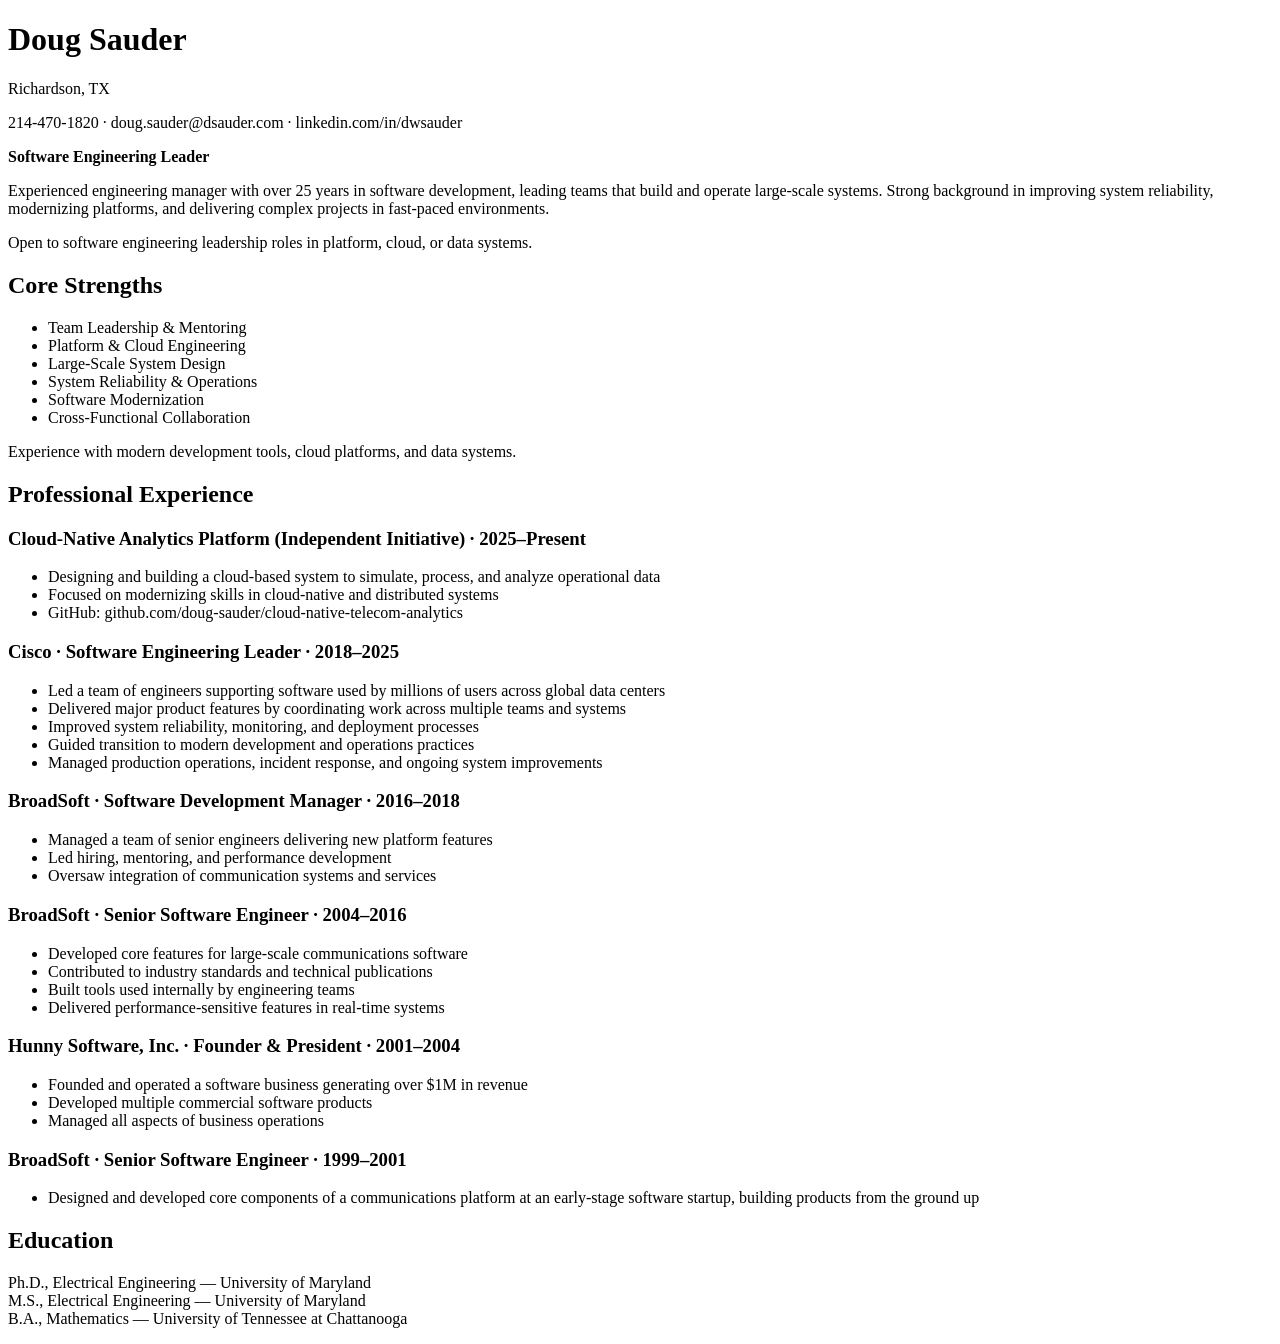
==== docs/index.html @ da1382fd "Rename index.html to docs/index.html" ====
<!DOCTYPE html>
<html xmlns="http://www.w3.org/1999/xhtml" lang="" xml:lang="">
<head>
  <meta charset="utf-8" />
  <meta name="generator" content="pandoc" />
  <meta name="viewport" content="width=device-width, initial-scale=1.0, user-scalable=yes" />
  <title>Doug Sauder</title>
  <style>
    code{white-space: pre-wrap;}
    span.smallcaps{font-variant: small-caps;}
    div.columns{display: flex; gap: min(4vw, 1.5em);}
    div.column{flex: auto; overflow-x: auto;}
    div.hanging-indent{margin-left: 1.5em; text-indent: -1.5em;}
    /* The extra [class] is a hack that increases specificity enough to
       override a similar rule in reveal.js */
    ul.task-list[class]{list-style: none;}
    ul.task-list li input[type="checkbox"] {
      font-size: inherit;
      width: 0.8em;
      margin: 0 0.8em 0.2em -1.6em;
      vertical-align: middle;
    }
    .display.math{display: block; text-align: center; margin: 0.5rem auto;}
  </style>
  <link rel="stylesheet" href="resume.css" />
</head>
<body>
<header id="title-block-header">
<h1 class="title">Doug Sauder</h1>
</header>
<div class="contact">
<p>Richardson, TX</p>
<p>214-470-1820 · doug.sauder@dsauder.com · linkedin.com/in/dwsauder</p>
</div>
<div class="headline">
<p><strong>Software Engineering Leader</strong></p>
</div>
<div class="summary">
<p>Experienced engineering manager with over 25 years in software
development, leading teams that build and operate large-scale systems.
Strong background in improving system reliability, modernizing
platforms, and delivering complex projects in fast-paced
environments.</p>
<p>Open to software engineering leadership roles in platform, cloud, or
data systems.</p>
</div>
<section id="core-strengths" class="capabilities">
<h2>Core Strengths</h2>
<ul>
<li>Team Leadership &amp; Mentoring</li>
<li>Platform &amp; Cloud Engineering</li>
<li>Large-Scale System Design</li>
<li>System Reliability &amp; Operations</li>
<li>Software Modernization</li>
<li>Cross-Functional Collaboration</li>
</ul>
<p>Experience with modern development tools, cloud platforms, and data
systems.</p>
</section>
<section id="professional-experience" class="experience">
<h2>Professional Experience</h2>
<h3
id="cloud-native-analytics-platform-independent-initiative-2025present">Cloud-Native
Analytics Platform (Independent Initiative) · 2025–Present</h3>
<ul>
<li>Designing and building a cloud-based system to simulate, process,
and analyze operational data</li>
<li>Focused on modernizing skills in cloud-native and distributed
systems</li>
<li>GitHub: github.com/doug-sauder/cloud-native-telecom-analytics</li>
</ul>
<h3 id="cisco-software-engineering-leader-20182025">Cisco · Software
Engineering Leader · 2018–2025</h3>
<ul>
<li>Led a team of engineers supporting software used by millions of
users across global data centers</li>
<li>Delivered major product features by coordinating work across
multiple teams and systems</li>
<li>Improved system reliability, monitoring, and deployment
processes</li>
<li>Guided transition to modern development and operations
practices</li>
<li>Managed production operations, incident response, and ongoing system
improvements</li>
</ul>
<h3 id="broadsoft-software-development-manager-20162018">BroadSoft ·
Software Development Manager · 2016–2018</h3>
<ul>
<li>Managed a team of senior engineers delivering new platform
features</li>
<li>Led hiring, mentoring, and performance development</li>
<li>Oversaw integration of communication systems and services</li>
</ul>
<h3 id="broadsoft-senior-software-engineer-20042016">BroadSoft · Senior
Software Engineer · 2004–2016</h3>
<ul>
<li>Developed core features for large-scale communications software</li>
<li>Contributed to industry standards and technical publications</li>
<li>Built tools used internally by engineering teams</li>
<li>Delivered performance-sensitive features in real-time systems</li>
</ul>
<h3 id="hunny-software-inc.-founder-president-20012004">Hunny Software,
Inc. · Founder &amp; President · 2001–2004</h3>
<ul>
<li>Founded and operated a software business generating over $1M in
revenue</li>
<li>Developed multiple commercial software products</li>
<li>Managed all aspects of business operations</li>
</ul>
<h3 id="broadsoft-senior-software-engineer-19992001">BroadSoft · Senior
Software Engineer · 1999–2001</h3>
<ul>
<li>Designed and developed core components of a communications platform
at an early-stage software startup, building products from the ground
up</li>
</ul>
</section>
<section id="education" class="education">
<h2>Education</h2>
<p>Ph.D., Electrical Engineering — University of Maryland<br />
M.S., Electrical Engineering — University of Maryland<br />
B.A., Mathematics — University of Tennessee at Chattanooga</p>
</section>
</body>
</html>
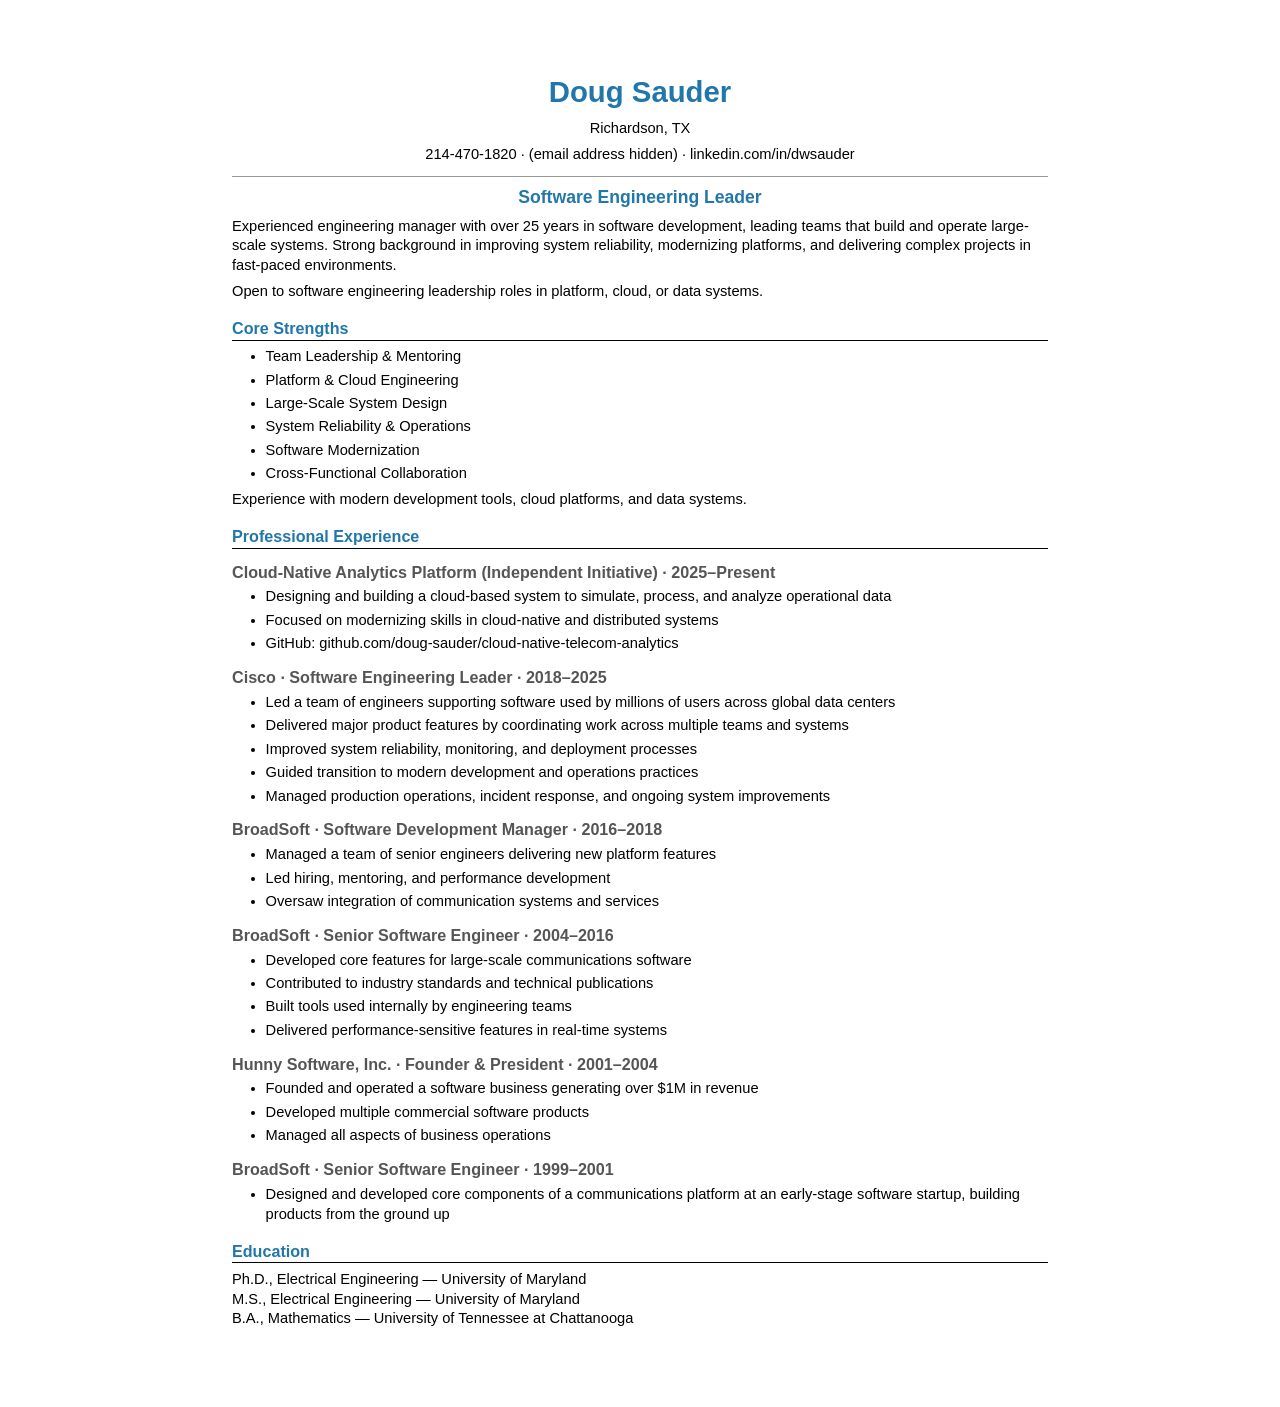
==== commit c5da6bd1: "Hide email address in contact information" ====
--- a/docs/index.html
+++ b/docs/index.html
@@ -30,7 +30,7 @@
 </header>
 <div class="contact">
 <p>Richardson, TX</p>
-<p>214-470-1820 · doug.sauder@dsauder.com · linkedin.com/in/dwsauder</p>
+<p>214-470-1820 · (email address hidden) · linkedin.com/in/dwsauder</p>
 </div>
 <div class="headline">
 <p><strong>Software Engineering Leader</strong></p>
--- a/docs/resume.css
+++ b/docs/resume.css
@@ -0,0 +1,124 @@
+body {
+  max-width: 8.5in;
+  margin: 0 auto;
+  padding: 0.75in;
+  font-family: "Helvetica Neue", Helvetica, Arial, sans-serif;
+  font-size: 11pt;
+  line-height: 1.35;
+}
+
+/* Defaults */
+
+h1 {
+  margin: 0 0 0.25em;
+  text-align: center;
+  color: #27a;
+}
+
+h2 {
+  text-align: left;
+  font-size: 1.2em;
+  color: #27a;
+  margin: 1em 0 0.4em;
+  border-bottom: 1px solid #000;
+  font-size: 1.1em;
+  break-after: avoid;
+}
+
+h3 {
+  margin: 0.8em 0 0.25em;
+  font-size: 1.1em;
+  break-after: avoid;
+}
+
+p {
+  margin: 0 0 0.4em 0;
+}
+
+ul {
+  list-style-position: outside;
+  margin: 0 0 0.4em 0.35in;
+  padding: 0;
+}
+
+li {
+  margin-bottom: 0.25em;
+}
+
+li > p {
+  margin: 0;
+}
+
+li > p + ul,
+li > p + ol {
+  margin-top: 0.15em;
+}
+
+/* contact */
+
+.contact {
+  text-align: center;
+  padding-bottom: 0.4em;
+  border-bottom: 1px solid #999;
+  margin-bottom: 0.6em;
+}
+
+/* headline */
+
+.headline {
+  text-align: center;
+}
+
+.headline p:first-child {
+  font-size: 1.2em;
+  color: #27a;
+}
+
+/* summary */
+
+/* capabilities */
+
+.capabilities h3 {
+  font-size: 1em;
+}
+/* experience */
+
+.experience ul,
+.experience p {
+  margin-left: 0.35in;
+}
+
+.experience li p {
+  margin-left: 0;
+}
+
+.experience h3 {
+  color: #555;
+}
+
+/* education */
+
+/* professional development */
+
+.professional-development h3 {
+  font-size: 1em;
+}
+
+/* target-roles */
+
+.target-roles p {
+  text-align: left;
+}
+
+@page {
+  margin: 1in;
+}
+
+@media print {
+  body {
+    margin: 0;
+    padding: 0;
+    font-family: "Helvetica Neue", Helvetica, Arial, sans-serif;
+    font-size: 10pt;
+  }
+}
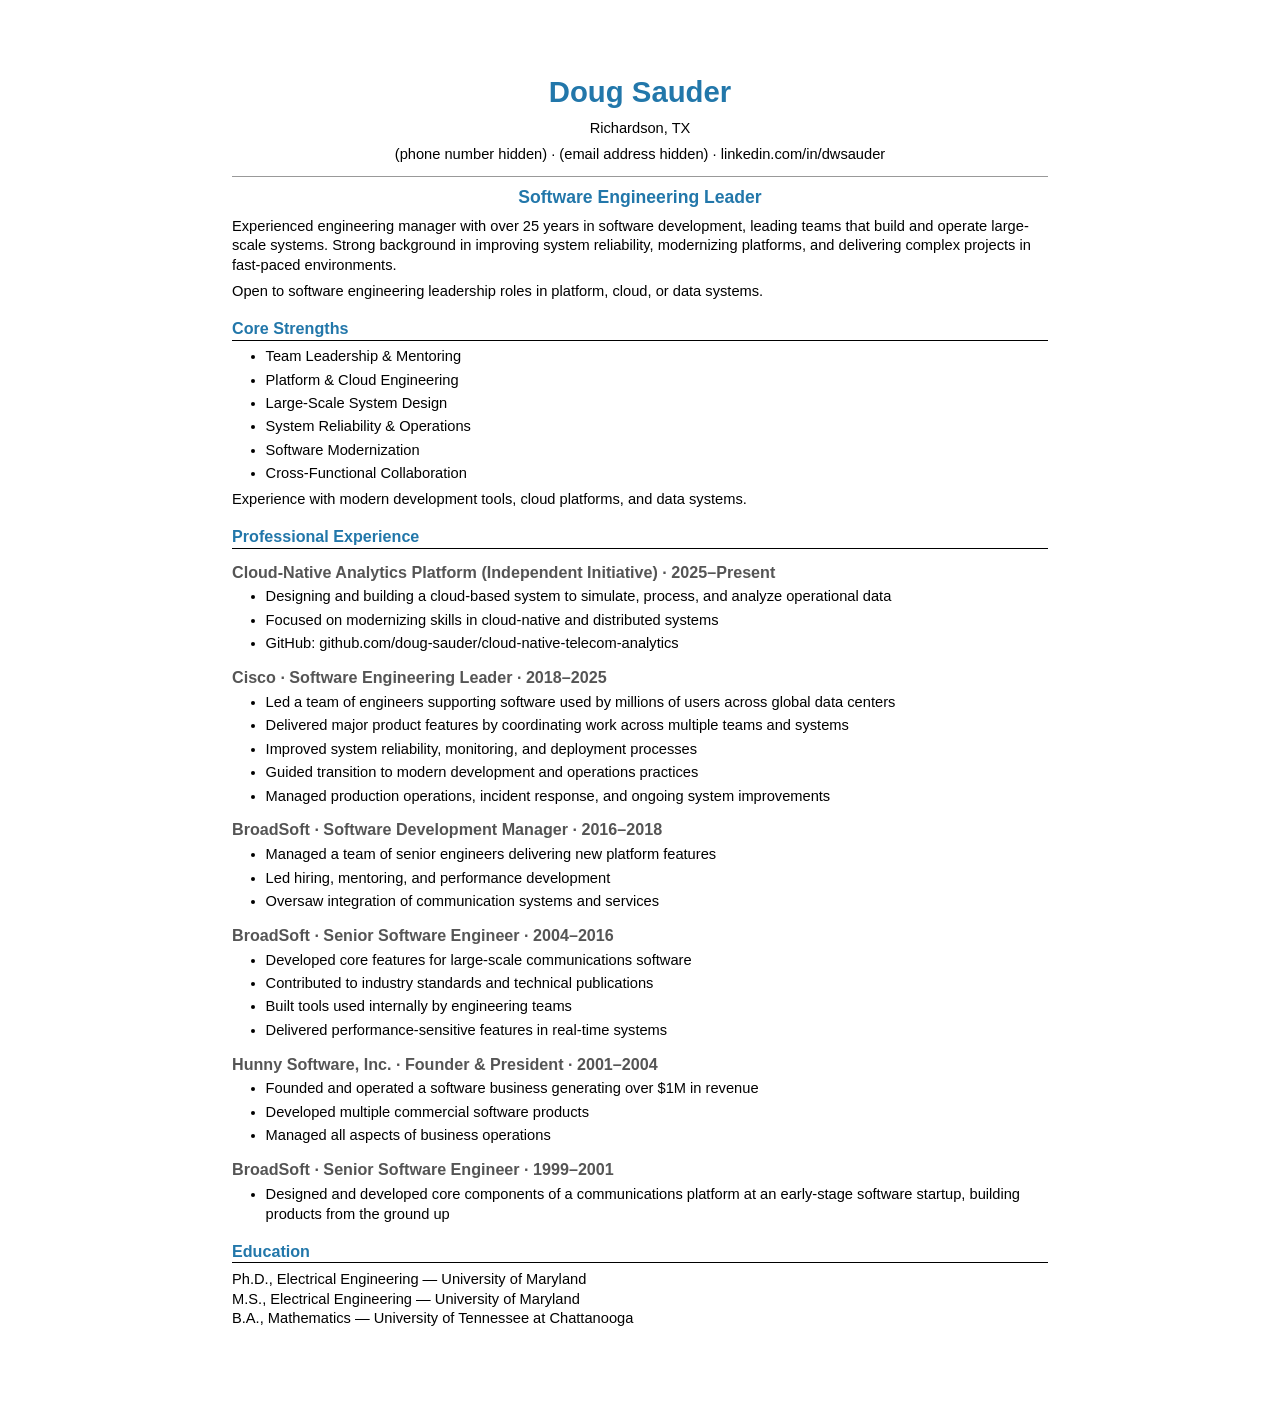
==== commit e0c8fd48: "Hide personal contact information in index.html" ====
--- a/docs/index.html
+++ b/docs/index.html
@@ -30,7 +30,7 @@
 </header>
 <div class="contact">
 <p>Richardson, TX</p>
-<p>214-470-1820 · (email address hidden) · linkedin.com/in/dwsauder</p>
+<p>(phone number hidden) · (email address hidden) · linkedin.com/in/dwsauder</p>
 </div>
 <div class="headline">
 <p><strong>Software Engineering Leader</strong></p>
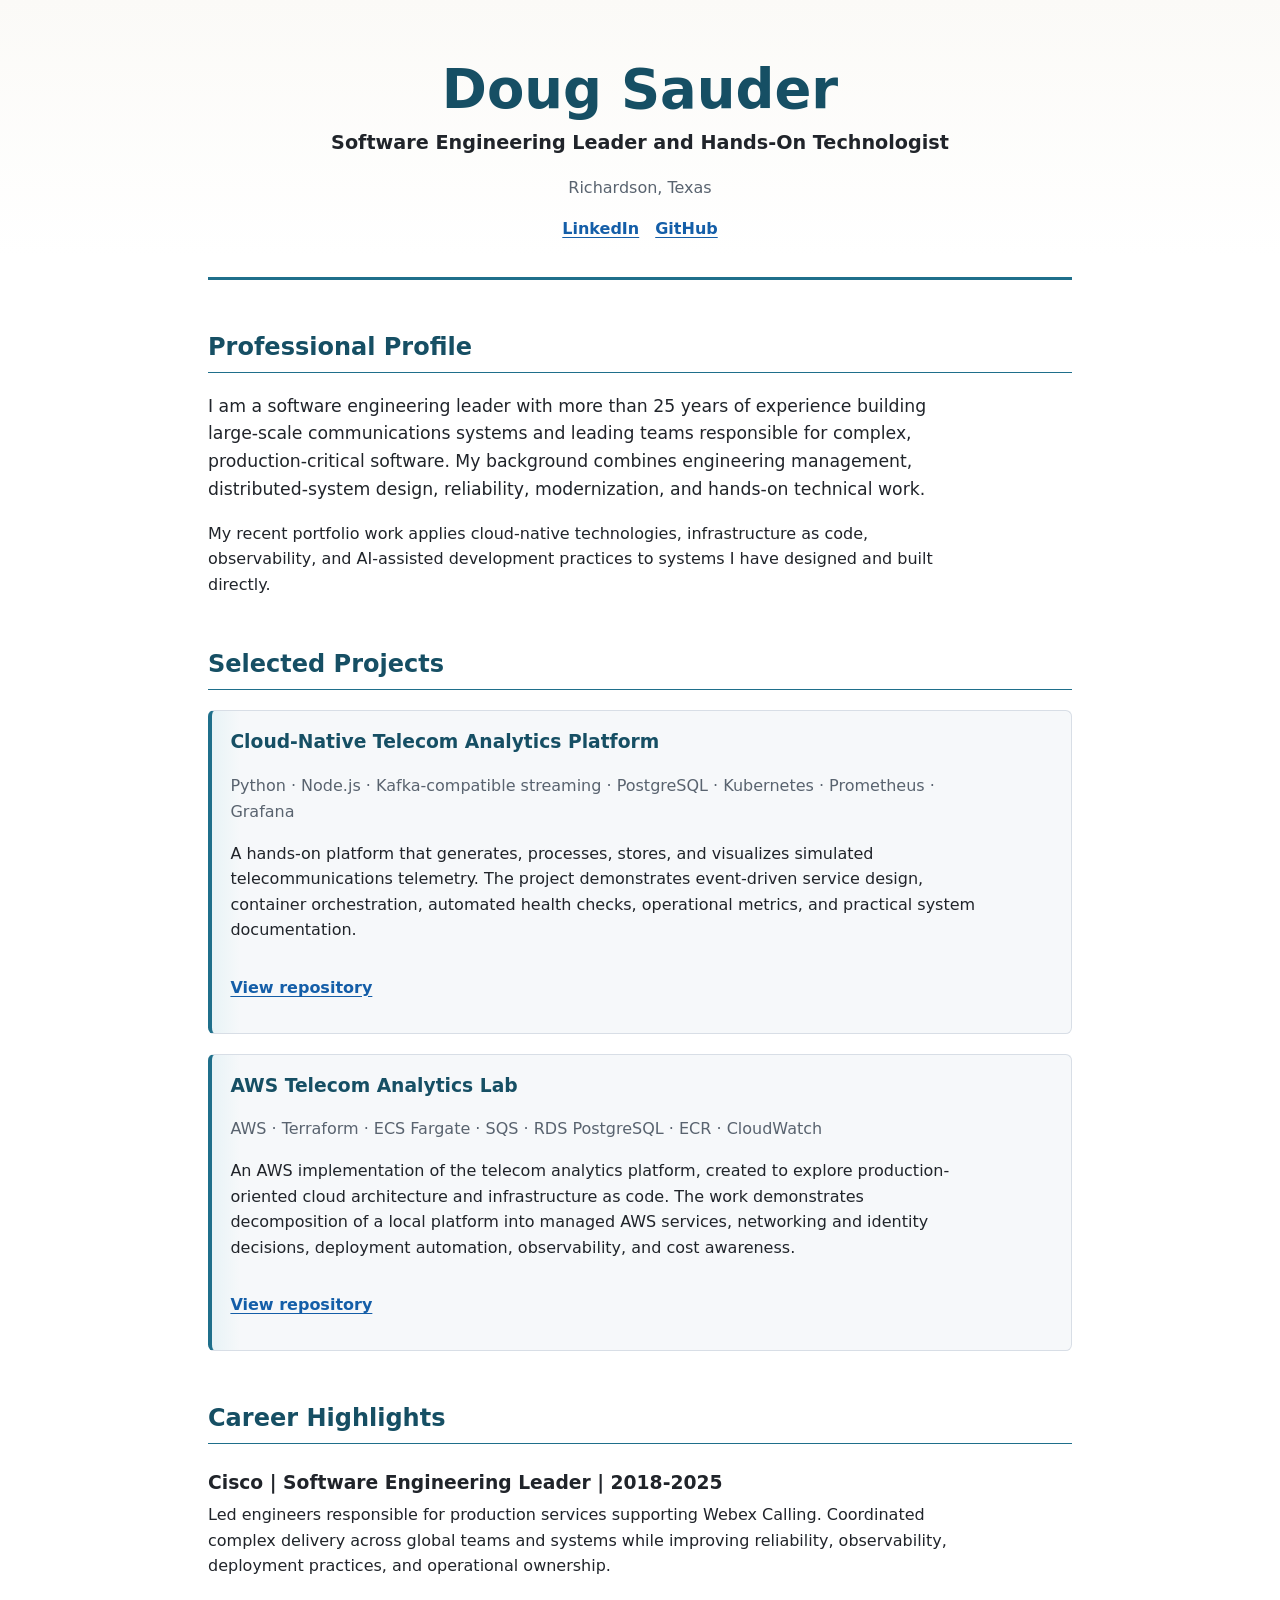
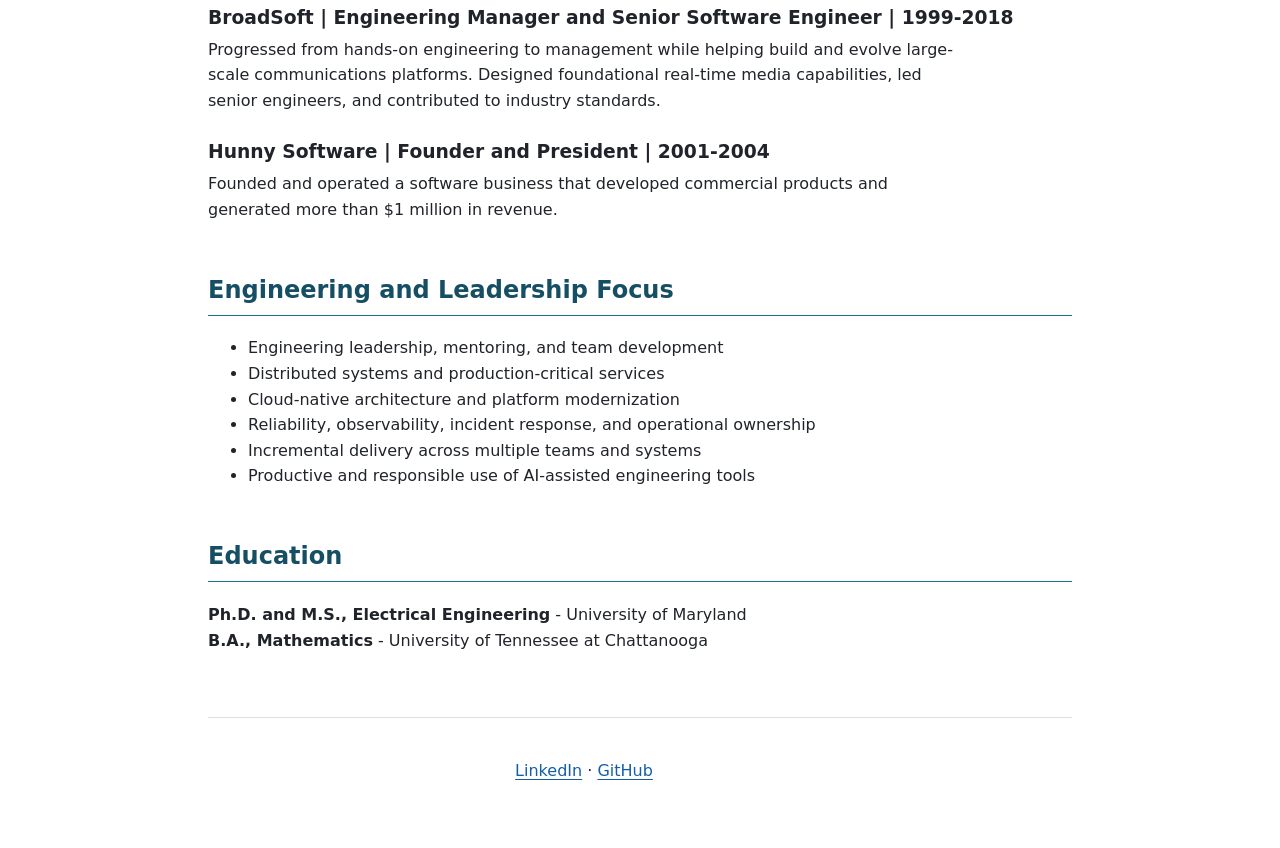
==== commit 00df4a54: "Generate from Markdown using Pandoc" ====
--- a/docs/index.html
+++ b/docs/index.html
@@ -1,125 +1,137 @@
-<!DOCTYPE html>
-<html xmlns="http://www.w3.org/1999/xhtml" lang="" xml:lang="">
+<!doctype html>
+<html lang="en">
 <head>
-  <meta charset="utf-8" />
-  <meta name="generator" content="pandoc" />
-  <meta name="viewport" content="width=device-width, initial-scale=1.0, user-scalable=yes" />
-  <title>Doug Sauder</title>
-  <style>
-    code{white-space: pre-wrap;}
-    span.smallcaps{font-variant: small-caps;}
-    div.columns{display: flex; gap: min(4vw, 1.5em);}
-    div.column{flex: auto; overflow-x: auto;}
-    div.hanging-indent{margin-left: 1.5em; text-indent: -1.5em;}
-    /* The extra [class] is a hack that increases specificity enough to
-       override a similar rule in reveal.js */
-    ul.task-list[class]{list-style: none;}
-    ul.task-list li input[type="checkbox"] {
-      font-size: inherit;
-      width: 0.8em;
-      margin: 0 0.8em 0.2em -1.6em;
-      vertical-align: middle;
-    }
-    .display.math{display: block; text-align: center; margin: 0.5rem auto;}
-  </style>
-  <link rel="stylesheet" href="resume.css" />
+  <meta charset="utf-8">
+  <meta name="generator" content="pandoc">
+  <meta name="viewport" content="width=device-width, initial-scale=1">
+
+  <title>Doug Sauder | Software Engineering Leader</title>
+  <meta name="description" content="Professional profile and selected
+software engineering projects from Doug Sauder.">
+  <link rel="stylesheet" href="profile.css">
 </head>
+
 <body>
-<header id="title-block-header">
-<h1 class="title">Doug Sauder</h1>
-</header>
-<div class="contact">
-<p>Richardson, TX</p>
-<p>(phone number hidden) · (email address hidden) · linkedin.com/in/dwsauder</p>
+  <header>
+    <h1>Doug Sauder</h1>
+    <p class="headline">Software Engineering Leader and Hands-On
+Technologist</p>
+    <p class="muted">Richardson, Texas</p>
+
+    <nav class="contact-links" aria-label="Professional links">
+      <a href="https://www.linkedin.com/in/dwsauder/">LinkedIn</a>
+      <a href="https://github.com/doug-sauder">GitHub</a>
+    </nav>
+  </header>
+
+  <main>
+<div id="profile" aria-labelledby="profile-heading">
+<h2 id="profile-heading">Professional Profile</h2>
+<div class="intro">
+<p>I am a software engineering leader with more than 25 years of
+experience building large-scale communications systems and leading teams
+responsible for complex, production-critical software. My background
+combines engineering management, distributed-system design, reliability,
+modernization, and hands-on technical work.</p>
 </div>
-<div class="headline">
-<p><strong>Software Engineering Leader</strong></p>
+<p>My recent portfolio work applies cloud-native technologies,
+infrastructure as code, observability, and AI-assisted development
+practices to systems I have designed and built directly.</p>
 </div>
-<div class="summary">
-<p>Experienced engineering manager with over 25 years in software
-development, leading teams that build and operate large-scale systems.
-Strong background in improving system reliability, modernizing
-platforms, and delivering complex projects in fast-paced
-environments.</p>
-<p>Open to software engineering leadership roles in platform, cloud, or
-data systems.</p>
+<div id="projects" aria-labelledby="projects-heading">
+<h2 id="projects-heading">Selected Projects</h2>
+<div id="cloud-native-telecom-analytics-project" class="project">
+<h3 id="cloud-native-telecom-analytics-platform">Cloud-Native Telecom
+Analytics Platform</h3>
+<div class="project-meta">
+<p>Python · Node.js · Kafka-compatible streaming · PostgreSQL ·
+Kubernetes · Prometheus · Grafana</p>
 </div>
-<section id="core-strengths" class="capabilities">
-<h2>Core Strengths</h2>
+<p>A hands-on platform that generates, processes, stores, and visualizes
+simulated telecommunications telemetry. The project demonstrates
+event-driven service design, container orchestration, automated health
+checks, operational metrics, and practical system documentation.</p>
+<div class="project-links">
+<p><a
+href="https://github.com/doug-sauder/cloud-native-telecom-analytics">View
+repository</a></p>
+</div>
+</div>
+<div id="aws-telecom-analytics-lab-project" class="project">
+<h3 id="aws-telecom-analytics-lab">AWS Telecom Analytics Lab</h3>
+<div class="project-meta">
+<p>AWS · Terraform · ECS Fargate · SQS · RDS PostgreSQL · ECR ·
+CloudWatch</p>
+</div>
+<p>An AWS implementation of the telecom analytics platform, created to
+explore production-oriented cloud architecture and infrastructure as
+code. The work demonstrates decomposition of a local platform into
+managed AWS services, networking and identity decisions, deployment
+automation, observability, and cost awareness.</p>
+<div class="project-links">
+<p><a
+href="https://github.com/doug-sauder/telecom-analytics-aws-lab">View
+repository</a></p>
+</div>
+</div>
+</div>
+<div id="experience" aria-labelledby="experience-heading">
+<h2 id="experience-heading">Career Highlights</h2>
+<div id="cisco-software-engineering-leader-entry" class="career-entry">
+<h3 id="cisco-software-engineering-leader-2018-2025">Cisco | Software
+Engineering Leader | 2018-2025</h3>
+<p>Led engineers responsible for production services supporting Webex
+Calling. Coordinated complex delivery across global teams and systems
+while improving reliability, observability, deployment practices, and
+operational ownership.</p>
+</div>
+<div
+id="broadsoft-engineering-manager-and-senior-software-engineer-entry"
+class="career-entry">
+<h3
+id="broadsoft-engineering-manager-and-senior-software-engineer-1999-2018">BroadSoft
+| Engineering Manager and Senior Software Engineer | 1999-2018</h3>
+<p>Progressed from hands-on engineering to management while helping
+build and evolve large-scale communications platforms. Designed
+foundational real-time media capabilities, led senior engineers, and
+contributed to industry standards.</p>
+</div>
+<div id="hunny-software-founder-and-president-entry"
+class="career-entry">
+<h3 id="hunny-software-founder-and-president-2001-2004">Hunny Software |
+Founder and President | 2001-2004</h3>
+<p>Founded and operated a software business that developed commercial
+products and generated more than $1 million in revenue.</p>
+</div>
+</div>
+<div id="focus" aria-labelledby="focus-heading">
+<h2 id="focus-heading">Engineering and Leadership Focus</h2>
 <ul>
-<li>Team Leadership &amp; Mentoring</li>
-<li>Platform &amp; Cloud Engineering</li>
-<li>Large-Scale System Design</li>
-<li>System Reliability &amp; Operations</li>
-<li>Software Modernization</li>
-<li>Cross-Functional Collaboration</li>
+<li>Engineering leadership, mentoring, and team development</li>
+<li>Distributed systems and production-critical services</li>
+<li>Cloud-native architecture and platform modernization</li>
+<li>Reliability, observability, incident response, and operational
+ownership</li>
+<li>Incremental delivery across multiple teams and systems</li>
+<li>Productive and responsible use of AI-assisted engineering tools</li>
 </ul>
-<p>Experience with modern development tools, cloud platforms, and data
-systems.</p>
-</section>
-<section id="professional-experience" class="experience">
-<h2>Professional Experience</h2>
-<h3
-id="cloud-native-analytics-platform-independent-initiative-2025present">Cloud-Native
-Analytics Platform (Independent Initiative) · 2025–Present</h3>
-<ul>
-<li>Designing and building a cloud-based system to simulate, process,
-and analyze operational data</li>
-<li>Focused on modernizing skills in cloud-native and distributed
-systems</li>
-<li>GitHub: github.com/doug-sauder/cloud-native-telecom-analytics</li>
-</ul>
-<h3 id="cisco-software-engineering-leader-20182025">Cisco · Software
-Engineering Leader · 2018–2025</h3>
-<ul>
-<li>Led a team of engineers supporting software used by millions of
-users across global data centers</li>
-<li>Delivered major product features by coordinating work across
-multiple teams and systems</li>
-<li>Improved system reliability, monitoring, and deployment
-processes</li>
-<li>Guided transition to modern development and operations
-practices</li>
-<li>Managed production operations, incident response, and ongoing system
-improvements</li>
-</ul>
-<h3 id="broadsoft-software-development-manager-20162018">BroadSoft ·
-Software Development Manager · 2016–2018</h3>
-<ul>
-<li>Managed a team of senior engineers delivering new platform
-features</li>
-<li>Led hiring, mentoring, and performance development</li>
-<li>Oversaw integration of communication systems and services</li>
-</ul>
-<h3 id="broadsoft-senior-software-engineer-20042016">BroadSoft · Senior
-Software Engineer · 2004–2016</h3>
-<ul>
-<li>Developed core features for large-scale communications software</li>
-<li>Contributed to industry standards and technical publications</li>
-<li>Built tools used internally by engineering teams</li>
-<li>Delivered performance-sensitive features in real-time systems</li>
-</ul>
-<h3 id="hunny-software-inc.-founder-president-20012004">Hunny Software,
-Inc. · Founder &amp; President · 2001–2004</h3>
-<ul>
-<li>Founded and operated a software business generating over $1M in
-revenue</li>
-<li>Developed multiple commercial software products</li>
-<li>Managed all aspects of business operations</li>
-</ul>
-<h3 id="broadsoft-senior-software-engineer-19992001">BroadSoft · Senior
-Software Engineer · 1999–2001</h3>
-<ul>
-<li>Designed and developed core components of a communications platform
-at an early-stage software startup, building products from the ground
-up</li>
-</ul>
-</section>
-<section id="education" class="education">
-<h2>Education</h2>
-<p>Ph.D., Electrical Engineering — University of Maryland<br />
-M.S., Electrical Engineering — University of Maryland<br />
-B.A., Mathematics — University of Tennessee at Chattanooga</p>
-</section>
+</div>
+<div id="education" aria-labelledby="education-heading">
+<h2 id="education-heading">Education</h2>
+<p><strong>Ph.D. and M.S., Electrical Engineering</strong> - University
+of Maryland<br />
+<strong>B.A., Mathematics</strong> - University of Tennessee at
+Chattanooga</p>
+</div>
+  </main>
+
+  <footer>
+    <p>
+      <a href="https://www.linkedin.com/in/dwsauder/">LinkedIn</a>
+      ·
+
+      <a href="https://github.com/doug-sauder">GitHub</a>
+    </p>
+  </footer>
 </body>
 </html>
--- a/docs/profile.css
+++ b/docs/profile.css
@@ -0,0 +1,151 @@
+:root {
+  color-scheme: light;
+  --text: #20242a;
+  --muted: #59636f;
+  --link: #145ea8;
+  --accent: #1f6f8b;
+  --accent-dark: #164f64;
+  --accent-soft: #e8f3f6;
+  --border: #d8dee6;
+  --surface: #f6f8fa;
+  --surface-warm: #fbfaf7;
+  --page-width: 54rem;
+}
+
+* {
+  box-sizing: border-box;
+}
+
+body {
+  margin: 0;
+  color: var(--text);
+  background: linear-gradient(180deg, var(--surface-warm) 0, #fff 16rem);
+  font: 1rem/1.6 system-ui, -apple-system, BlinkMacSystemFont, "Segoe UI", sans-serif;
+}
+
+a {
+  color: var(--link);
+  text-underline-offset: 0.16em;
+}
+
+a:hover {
+  text-decoration-thickness: 0.12em;
+}
+
+header,
+main,
+footer {
+  width: min(calc(100% - 2rem), var(--page-width));
+  margin-inline: auto;
+}
+
+header {
+  padding: 3.75rem 0 2.2rem;
+  text-align: center;
+  border-bottom: 3px solid var(--accent);
+}
+
+header p {
+  max-width: none;
+}
+
+main {
+  padding-bottom: 3rem;
+}
+
+footer {
+  padding: 1.5rem 0 3rem;
+  border-top: 1px solid var(--border);
+  text-align: center;
+}
+
+h1 {
+  margin: 0;
+  color: var(--accent-dark);
+  font-size: clamp(2.1rem, 6vw, 3.4rem);
+  line-height: 1.1;
+}
+
+h2 {
+  margin-top: 3rem;
+  padding-bottom: 0.35rem;
+  color: var(--accent-dark);
+  border-bottom: 1px solid var(--accent);
+}
+
+h3 {
+  margin-bottom: 0.25rem;
+}
+
+p {
+  max-width: 47rem;
+}
+
+.headline {
+  margin: 0.5rem 0;
+  font-size: 1.2rem;
+  font-weight: 650;
+}
+
+.contact-links {
+  display: flex;
+  flex-wrap: wrap;
+  justify-content: center;
+  gap: 0.5rem 1rem;
+  margin-top: 1rem;
+}
+
+.contact-links a {
+  font-weight: 600;
+}
+
+.intro {
+  font-size: 1.08rem;
+}
+
+.muted,
+.project-meta {
+  color: var(--muted);
+}
+
+.project {
+  margin-top: 1.25rem;
+  padding: 1rem 1.15rem;
+  border: 1px solid var(--border);
+  border-left: 4px solid var(--accent);
+  border-radius: 0.4rem;
+  background: linear-gradient(90deg, var(--accent-soft) 0, var(--surface) 1.75rem);
+}
+
+.project h3 {
+  margin-top: 0;
+  color: var(--accent-dark);
+}
+
+.project-links {
+  display: flex;
+  flex-wrap: wrap;
+  gap: 0.5rem 1rem;
+}
+
+.project-links a {
+  font-weight: 600;
+}
+
+.career-entry {
+  margin-top: 1.5rem;
+}
+
+.career-entry p {
+  margin-top: 0.25rem;
+}
+
+@media print {
+  .project {
+    break-inside: avoid;
+  }
+
+  a {
+    color: inherit;
+  }
+}
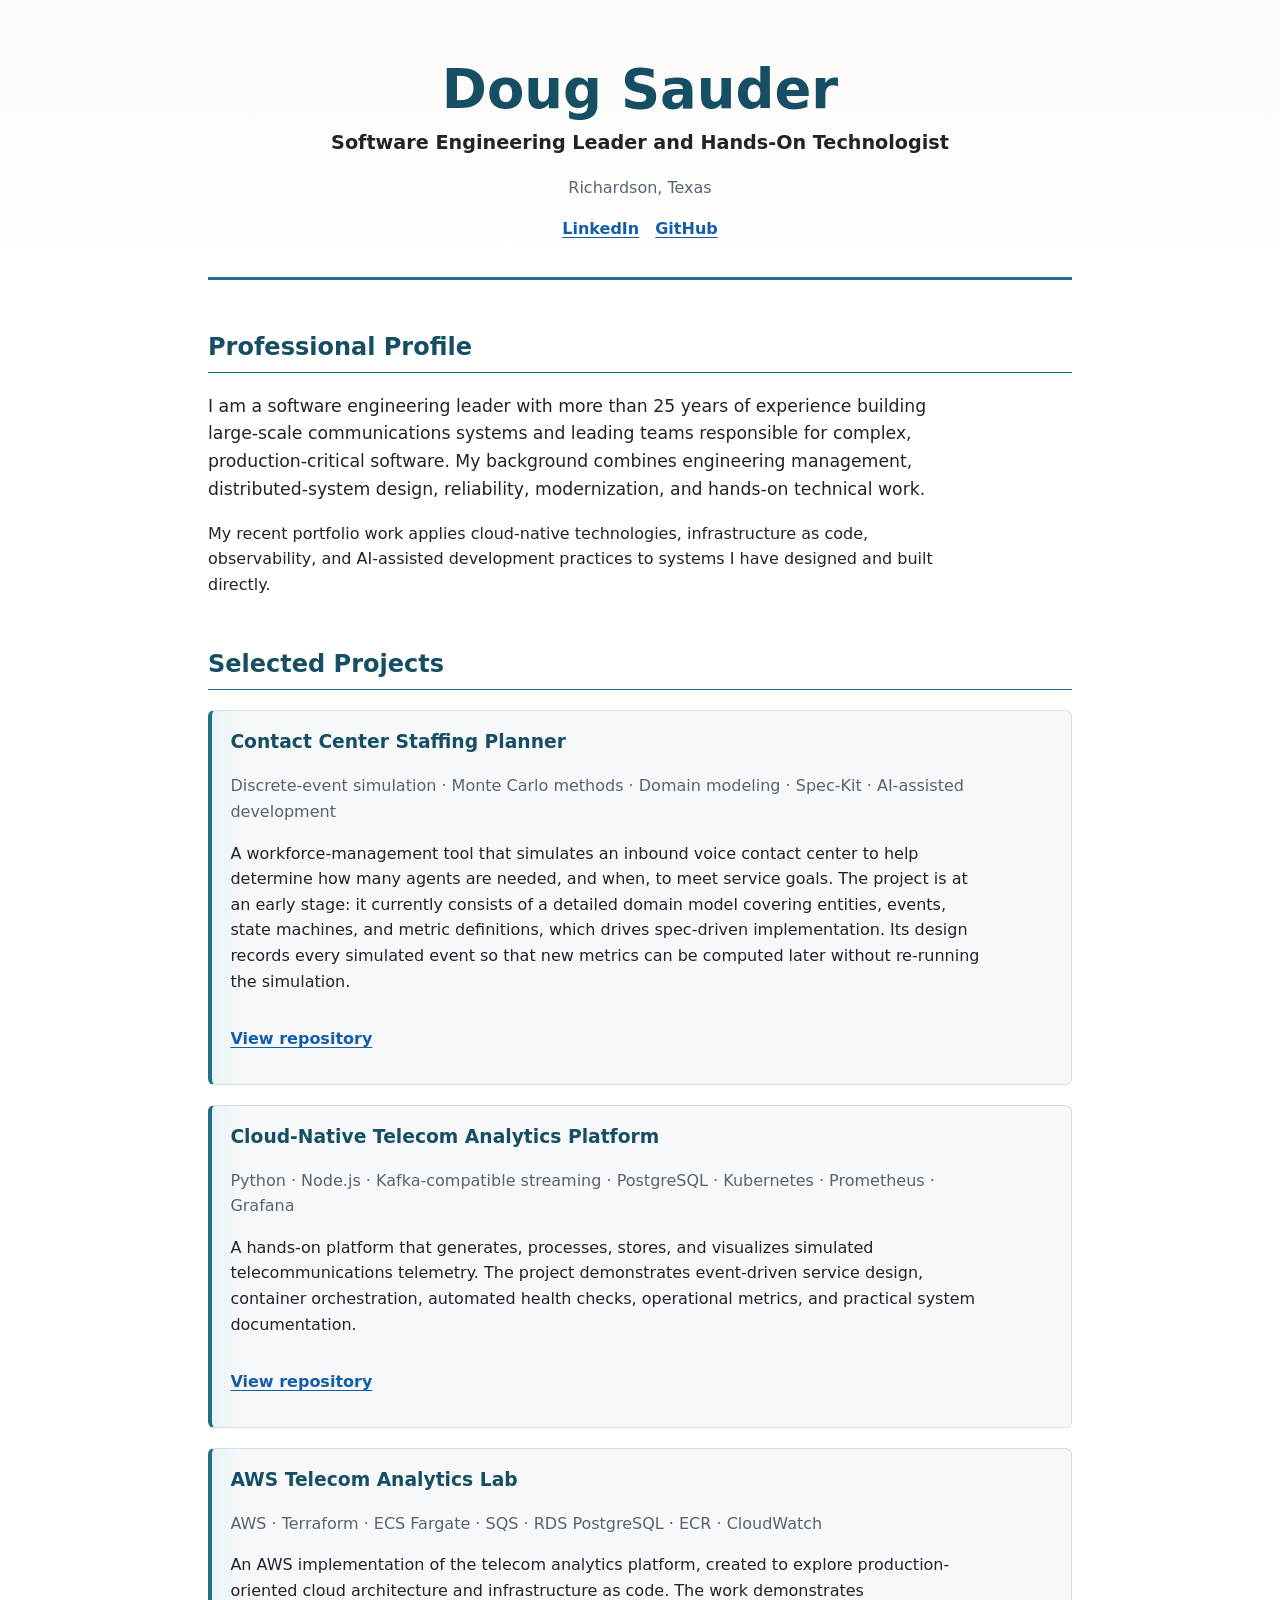
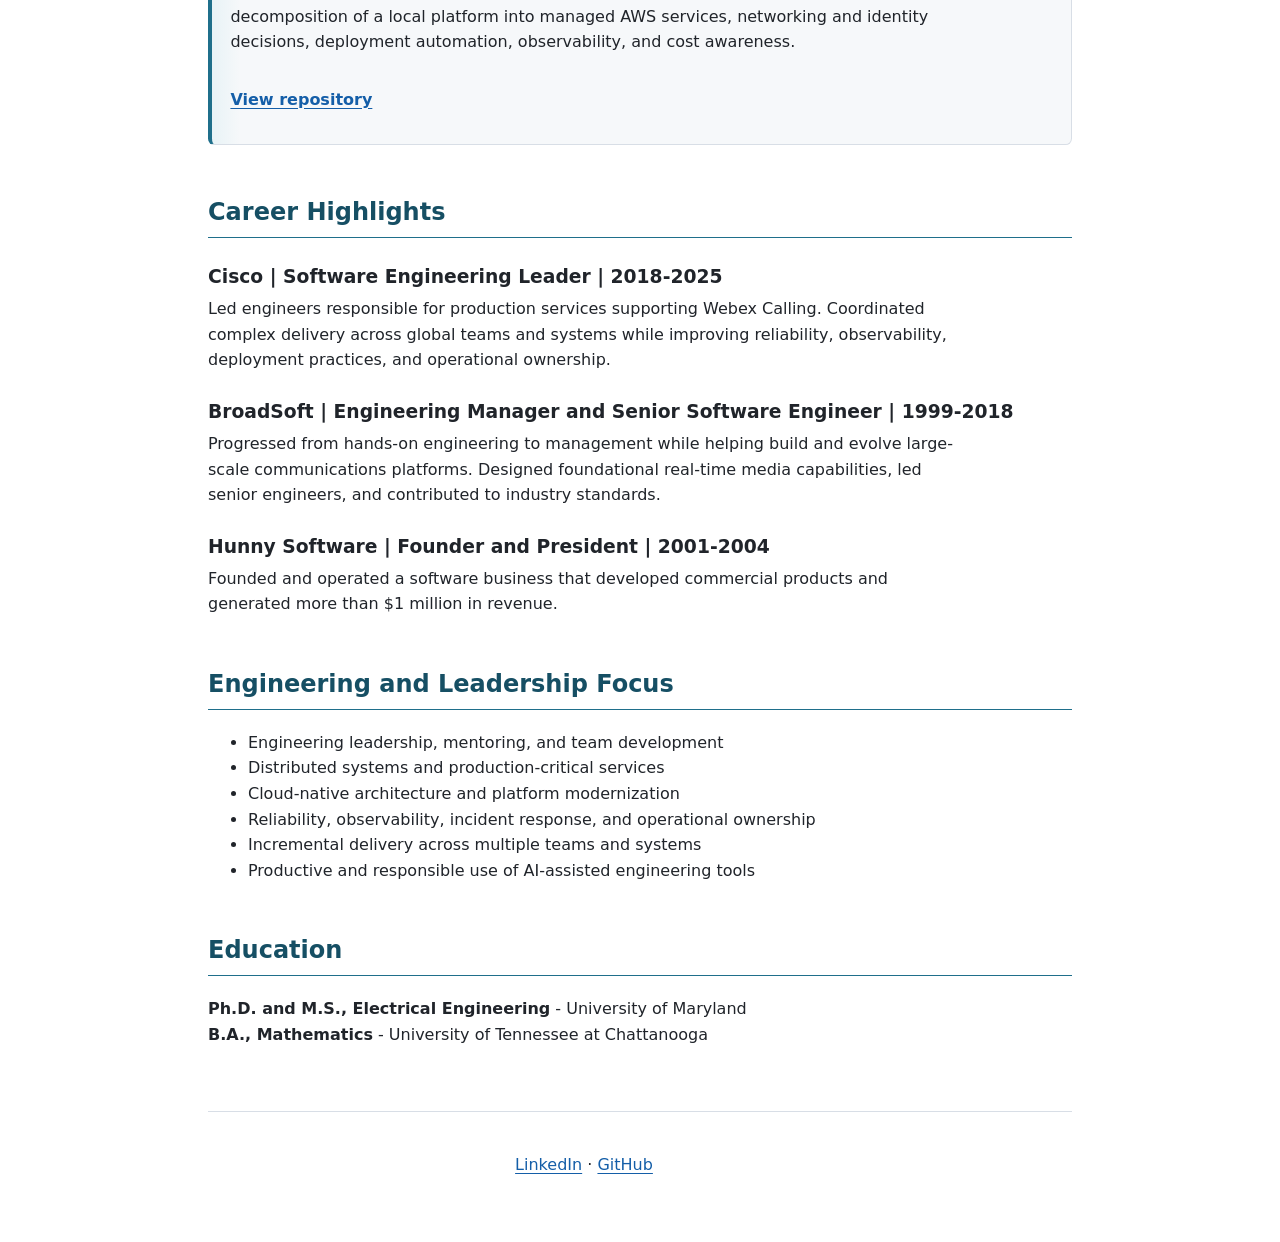
==== commit 86f9b6bb: "Added Contact Center Staffing Planner project" ====
--- a/docs/index.html
+++ b/docs/index.html
@@ -40,6 +40,26 @@
 </div>
 <div id="projects" aria-labelledby="projects-heading">
 <h2 id="projects-heading">Selected Projects</h2>
+<div id="contact-center-staffing-planner-project" class="project">
+<h3 id="contact-center-staffing-planner">Contact Center Staffing
+Planner</h3>
+<div class="project-meta">
+<p>Discrete-event simulation · Monte Carlo methods · Domain modeling ·
+Spec-Kit · AI-assisted development</p>
+</div>
+<p>A workforce-management tool that simulates an inbound voice contact
+center to help determine how many agents are needed, and when, to meet
+service goals. The project is at an early stage: it currently consists
+of a detailed domain model covering entities, events, state machines,
+and metric definitions, which drives spec-driven implementation. Its
+design records every simulated event so that new metrics can be computed
+later without re-running the simulation.</p>
+<div class="project-links">
+<p><a
+href="https://github.com/doug-sauder/contact-center-staffing-planner">View
+repository</a></p>
+</div>
+</div>
 <div id="cloud-native-telecom-analytics-project" class="project">
 <h3 id="cloud-native-telecom-analytics-platform">Cloud-Native Telecom
 Analytics Platform</h3>
